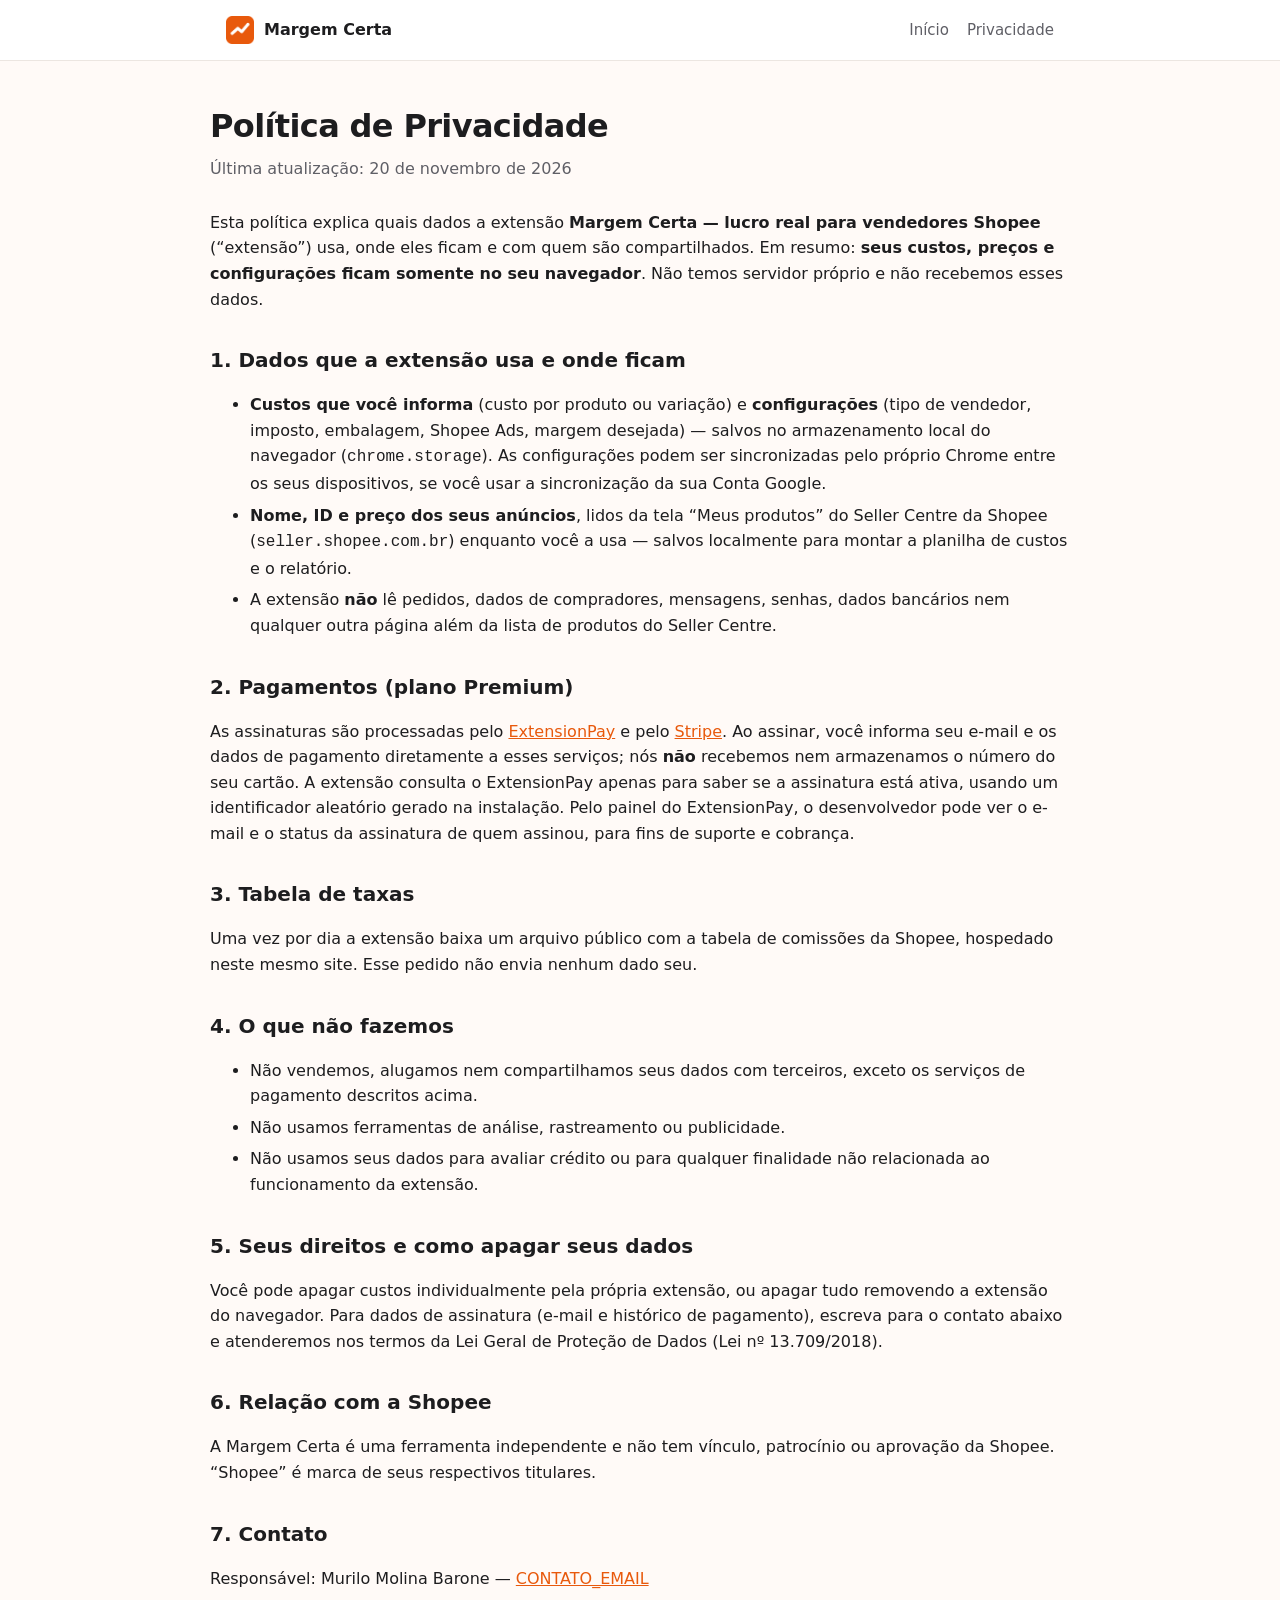
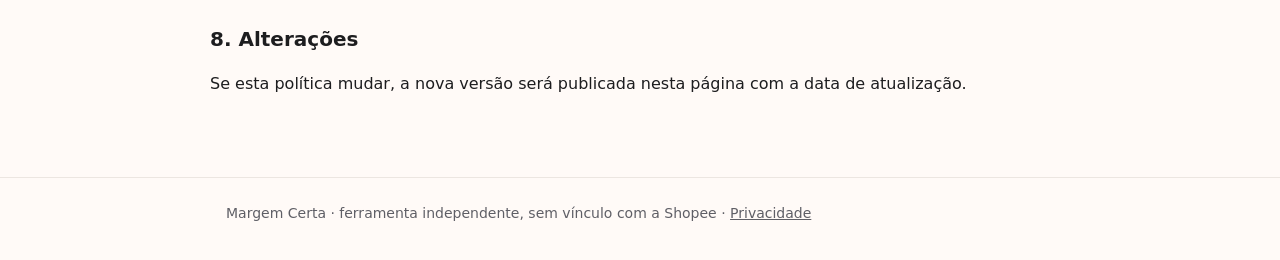
==== privacidade.html @ 2a2673f4 "site" ====
<!doctype html>
<html lang="pt-BR">
<head>
  <meta charset="utf-8" />
  <meta name="viewport" content="width=device-width, initial-scale=1" />
  <title>Política de Privacidade — Margem Certa</title>
  <meta name="description" content="Política de privacidade da extensão Margem Certa para vendedores Shopee." />
  <link rel="icon" href="icon128.png" />
  <link rel="stylesheet" href="site.css" />
</head>
<body>
  <header class="top"><div class="wrap">
    <a class="brand" href="./"><img src="icon128.png" alt="" />Margem Certa</a>
    <nav><a href="./">Início</a><a href="privacidade.html">Privacidade</a></nav>
  </div></header>

  <main class="wrap doc">
    <h1>Política de Privacidade</h1>
    <p class="updated">Última atualização: 20 de novembro de 2026</p>

    <p>Esta política explica quais dados a extensão <strong>Margem Certa — lucro real para vendedores Shopee</strong>
    (“extensão”) usa, onde eles ficam e com quem são compartilhados. Em resumo: <strong>seus custos, preços e
    configurações ficam somente no seu navegador</strong>. Não temos servidor próprio e não recebemos esses dados.</p>

    <h2>1. Dados que a extensão usa e onde ficam</h2>
    <ul>
      <li><strong>Custos que você informa</strong> (custo por produto ou variação) e <strong>configurações</strong>
        (tipo de vendedor, imposto, embalagem, Shopee Ads, margem desejada) — salvos no armazenamento local do navegador
        (<code>chrome.storage</code>). As configurações podem ser sincronizadas pelo próprio Chrome entre os seus dispositivos,
        se você usar a sincronização da sua Conta Google.</li>
      <li><strong>Nome, ID e preço dos seus anúncios</strong>, lidos da tela “Meus produtos” do Seller Centre da Shopee
        (<code>seller.shopee.com.br</code>) enquanto você a usa — salvos localmente para montar a planilha de custos e o relatório.</li>
      <li>A extensão <strong>não</strong> lê pedidos, dados de compradores, mensagens, senhas, dados bancários nem qualquer
        outra página além da lista de produtos do Seller Centre.</li>
    </ul>

    <h2>2. Pagamentos (plano Premium)</h2>
    <p>As assinaturas são processadas pelo <a href="https://extensionpay.com" rel="noopener">ExtensionPay</a> e pelo
    <a href="https://stripe.com/br/privacy" rel="noopener">Stripe</a>. Ao assinar, você informa seu e-mail e os dados de pagamento
    diretamente a esses serviços; nós <strong>não</strong> recebemos nem armazenamos o número do seu cartão. A extensão consulta
    o ExtensionPay apenas para saber se a assinatura está ativa, usando um identificador aleatório gerado na instalação.
    Pelo painel do ExtensionPay, o desenvolvedor pode ver o e-mail e o status da assinatura de quem assinou, para fins de
    suporte e cobrança.</p>

    <h2>3. Tabela de taxas</h2>
    <p>Uma vez por dia a extensão baixa um arquivo público com a tabela de comissões da Shopee, hospedado neste mesmo site.
    Esse pedido não envia nenhum dado seu.</p>

    <h2>4. O que não fazemos</h2>
    <ul>
      <li>Não vendemos, alugamos nem compartilhamos seus dados com terceiros, exceto os serviços de pagamento descritos acima.</li>
      <li>Não usamos ferramentas de análise, rastreamento ou publicidade.</li>
      <li>Não usamos seus dados para avaliar crédito ou para qualquer finalidade não relacionada ao funcionamento da extensão.</li>
    </ul>

    <h2>5. Seus direitos e como apagar seus dados</h2>
    <p>Você pode apagar custos individualmente pela própria extensão, ou apagar tudo removendo a extensão do navegador.
    Para dados de assinatura (e-mail e histórico de pagamento), escreva para o contato abaixo e atenderemos nos termos da
    Lei Geral de Proteção de Dados (Lei nº 13.709/2018).</p>

    <h2>6. Relação com a Shopee</h2>
    <p>A Margem Certa é uma ferramenta independente e não tem vínculo, patrocínio ou aprovação da Shopee. “Shopee” é marca
    de seus respectivos titulares.</p>

    <h2>7. Contato</h2>
    <p>Responsável: Murilo Molina Barone — <a href="mailto:CONTATO_EMAIL">CONTATO_EMAIL</a></p>

    <h2>8. Alterações</h2>
    <p>Se esta política mudar, a nova versão será publicada nesta página com a data de atualização.</p>
  </main>

  <footer><div class="wrap">Margem Certa · ferramenta independente, sem vínculo com a Shopee · <a href="privacidade.html">Privacidade</a></div></footer>
</body>
</html>
---- site.css ----
:root {
  --bg: #fffaf7; --surface: #ffffff; --fg: #1d1d1f; --muted: #5f5f66; --line: #ece6e1;
  --accent: #e8590c; --accent-soft: #fff1e8; --good: #1f8a4c;
}
@media (prefers-color-scheme: dark) {
  :root:not([data-theme="light"]) {
    --bg: #121214; --surface: #1a1a1d; --fg: #f4f4f5; --muted: #a1a1aa; --line: #2c2c31;
    --accent-soft: #34200f; --good: #51cf66;
  }
}
* { box-sizing: border-box; }
html { -webkit-text-size-adjust: 100%; }
body { margin: 0; background: var(--bg); color: var(--fg); font: 16px/1.6 system-ui, -apple-system, "Segoe UI", Roboto, sans-serif; }
a { color: var(--accent); }
.wrap { max-width: 860px; margin: 0 auto; padding: 0 16px; }
header.top { border-bottom: 1px solid var(--line); background: var(--surface); }
header.top .wrap { display: flex; align-items: center; justify-content: space-between; height: 60px; }
.brand { display: flex; align-items: center; gap: 10px; font-weight: 700; color: var(--fg); text-decoration: none; }
.brand img { width: 28px; height: 28px; }
nav a { color: var(--muted); text-decoration: none; margin-left: 18px; font-size: 15px; }
nav a:hover { color: var(--fg); }

.hero { padding: 64px 0 40px; }
.hero h1 { font-size: clamp(30px, 5vw, 46px); line-height: 1.12; letter-spacing: -0.03em; margin: 0 0 16px; }
.hero h1 em { font-style: normal; color: var(--accent); }
.hero p { font-size: 19px; color: var(--muted); max-width: 640px; margin: 0 0 28px; }
.cta { display: inline-block; background: var(--accent); color: #fff; text-decoration: none; font-weight: 650; padding: 13px 22px; border-radius: 10px; }
.cta:hover { filter: brightness(1.07); }
.cta-note { display: block; margin-top: 10px; font-size: 14px; color: var(--muted); }

.features { display: grid; grid-template-columns: repeat(auto-fit, minmax(230px, 1fr)); gap: 14px; padding: 12px 0 48px; }
.card { background: var(--surface); border: 1px solid var(--line); border-radius: 14px; padding: 20px; }
.card h3 { margin: 0 0 6px; font-size: 17px; }
.card p { margin: 0; color: var(--muted); font-size: 15px; }

.example { background: var(--accent-soft); border-radius: 14px; padding: 22px; margin-bottom: 48px; }
.example strong { color: var(--accent); }

table.plans { width: 100%; border-collapse: collapse; background: var(--surface); border: 1px solid var(--line); border-radius: 14px; overflow: hidden; margin-bottom: 56px; }
.plans th, .plans td { padding: 12px 16px; border-bottom: 1px solid var(--line); text-align: left; }
.plans th:not(:first-child), .plans td:not(:first-child) { text-align: center; }
.plans thead th { background: var(--accent-soft); }
.yes { color: var(--good); font-weight: 700; }

.doc { padding: 40px 0 64px; }
.doc h1 { font-size: 32px; letter-spacing: -0.02em; margin: 0 0 4px; }
.doc .updated { color: var(--muted); margin: 0 0 28px; }
.doc h2 { font-size: 20px; margin: 32px 0 8px; }
.doc li { margin-bottom: 6px; }

footer { border-top: 1px solid var(--line); padding: 24px 0 40px; color: var(--muted); font-size: 14px; }
footer a { color: var(--muted); }

@media (max-width: 560px) {
  nav a { margin-left: 12px; font-size: 14px; }
  .hero { padding: 40px 0 28px; }
  .plans th, .plans td { padding: 10px 8px; font-size: 14px; }
}
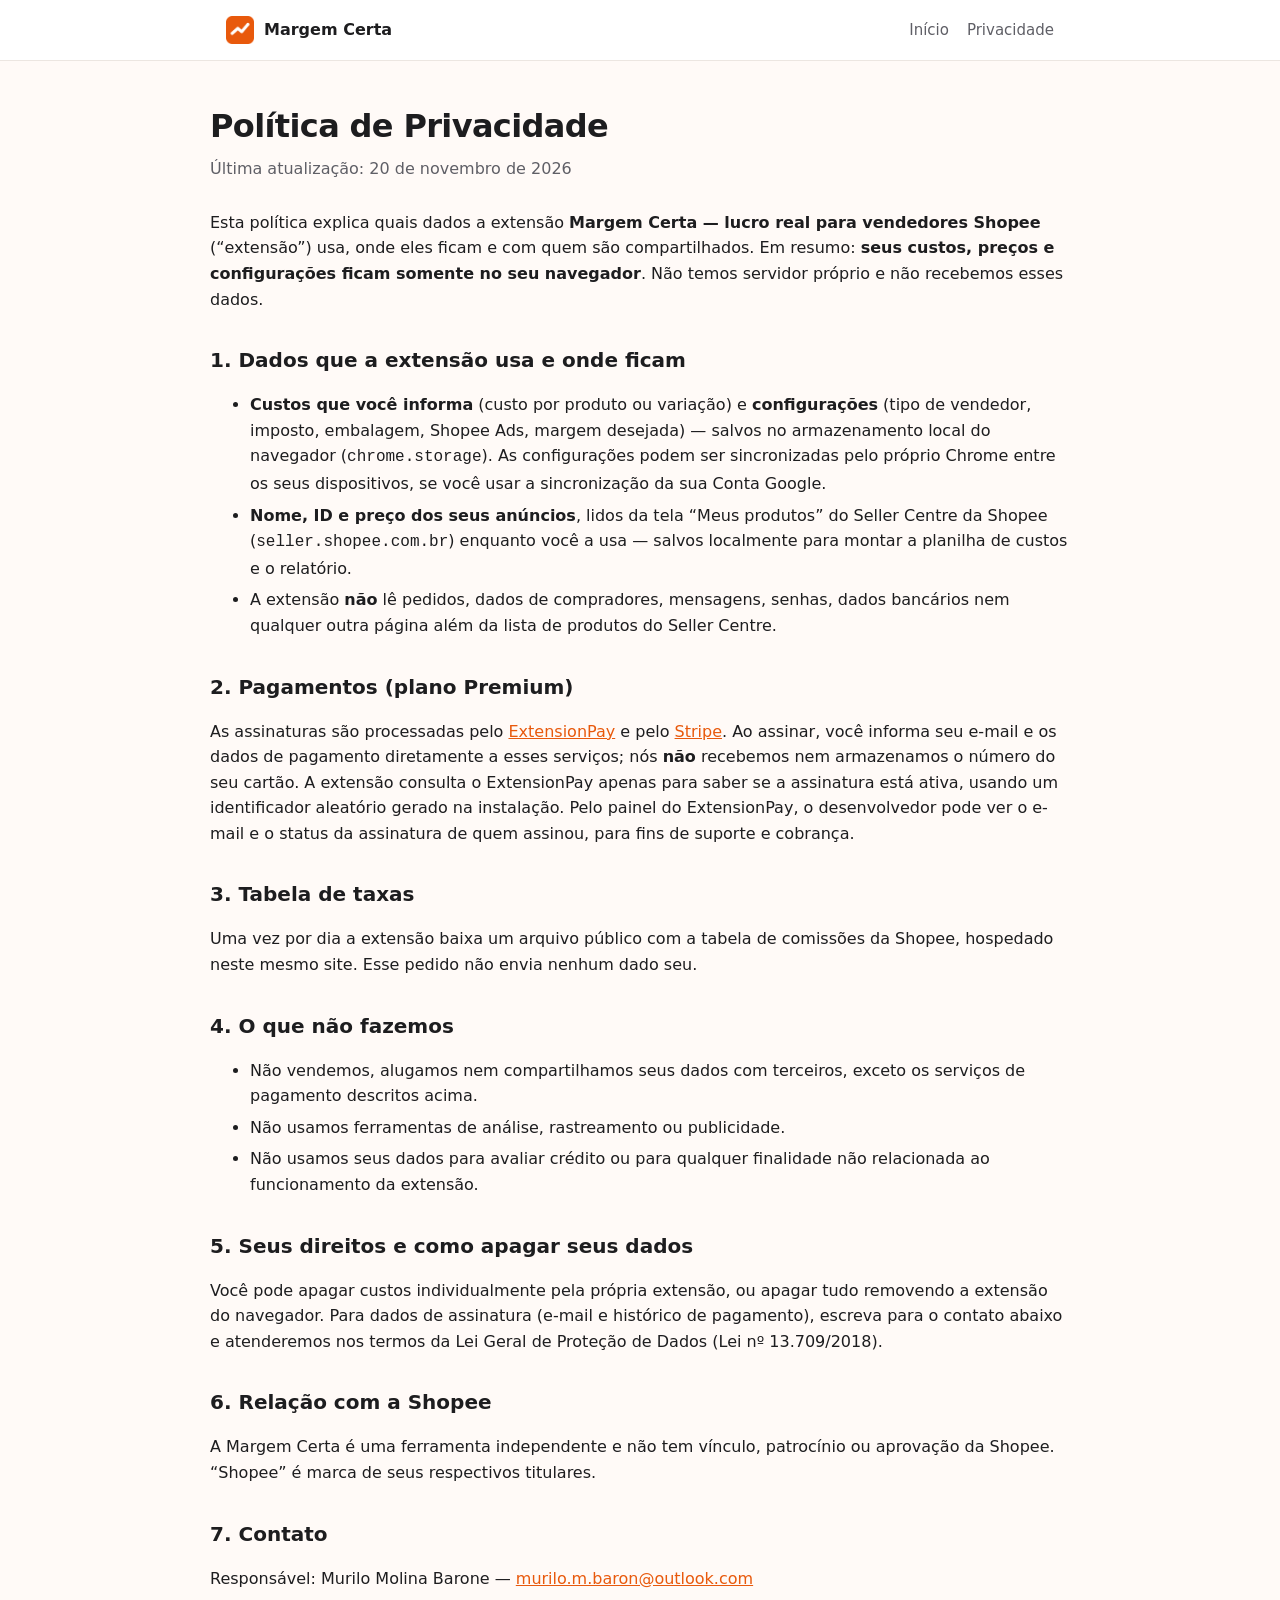
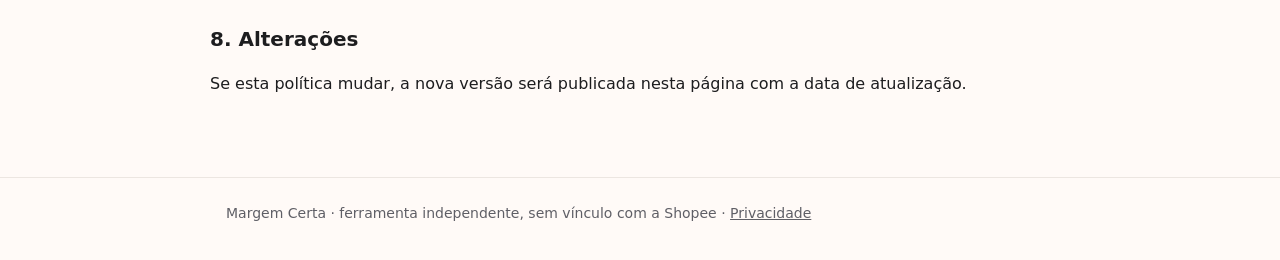
==== commit f7cec08f: "feat: v1" ====
--- a/privacidade.html
+++ b/privacidade.html
@@ -63,7 +63,7 @@
     de seus respectivos titulares.</p>
 
     <h2>7. Contato</h2>
-    <p>Responsável: Murilo Molina Barone — <a href="mailto:CONTATO_EMAIL">CONTATO_EMAIL</a></p>
+    <p>Responsável: Murilo Molina Barone — <a href="mailto:murilo.m.baron@outlook.com">murilo.m.baron@outlook.com</a></p>
 
     <h2>8. Alterações</h2>
     <p>Se esta política mudar, a nova versão será publicada nesta página com a data de atualização.</p>
